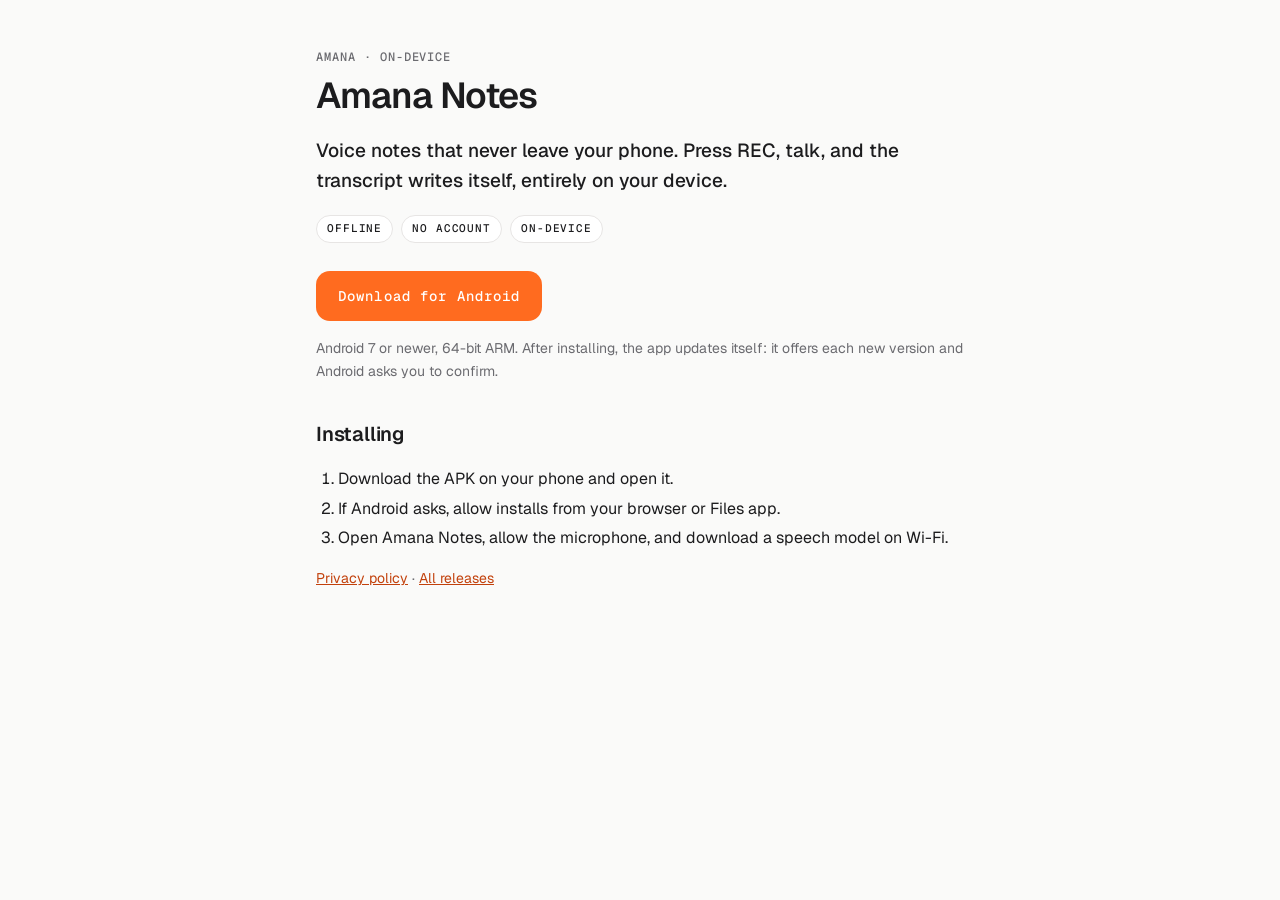
==== docs/index.html @ c2082cd3 "Add download page and privacy policy" ====
<!doctype html>
<html lang="en">
<head>
<meta charset="utf-8">
<meta name="viewport" content="width=device-width, initial-scale=1">
<title>Amana Notes</title>
<link rel="stylesheet" href="style.css">
</head>
<body>
<main>
  <p class="eyebrow">AMANA · ON-DEVICE</p>
  <h1>Amana Notes</h1>
  <p class="lead">Voice notes that never leave your phone. Press REC, talk, and the transcript writes itself, entirely on your device.</p>
  <p class="chips"><span>OFFLINE</span><span>NO ACCOUNT</span><span>ON-DEVICE</span></p>

  <p><a class="button" href="https://github.com/Imperol3/amana-notes/releases/latest/download/amana-notes.apk">Download for Android</a></p>
  <p class="meta">Android 7 or newer, 64-bit ARM. After installing, the app updates itself: it offers each new version and Android asks you to confirm.</p>

  <h2>Installing</h2>
  <ol>
    <li>Download the APK on your phone and open it.</li>
    <li>If Android asks, allow installs from your browser or Files app.</li>
    <li>Open Amana Notes, allow the microphone, and download a speech model on Wi-Fi.</li>
  </ol>

  <p class="meta"><a href="privacy.html">Privacy policy</a> · <a href="https://github.com/Imperol3/amana-notes/releases">All releases</a></p>
</main>
</body>
</html>
---- docs/style.css ----
@import url('https://fonts.googleapis.com/css2?family=Geist:wght@400;500;600&family=Geist+Mono:wght@500&display=swap');

:root {
  --page: #fafaf9;
  --panel: #ffffff;
  --ink: #1c1c1e;
  --muted: #6b6b70;
  --line: #e7e5e4;
  --accent: #ff6b1f;
  --accent-text: #c2410c;
}

* { box-sizing: border-box; }

body {
  margin: 0;
  background: var(--page);
  color: var(--ink);
  font: 16px/1.6 'Geist', system-ui, sans-serif;
}

main { max-width: 680px; margin: 0 auto; padding: 48px 16px 72px; }

.eyebrow, .chips span, .button {
  font-family: 'Geist Mono', ui-monospace, monospace;
  font-weight: 500;
  letter-spacing: 0.08em;
}
.eyebrow { font-size: 12px; color: var(--muted); margin: 0 0 8px; }
.eyebrow a { color: inherit; text-decoration: none; }

h1 { font-weight: 600; font-size: 36px; letter-spacing: -0.03em; line-height: 1.15; margin: 0 0 8px; }
h2 { font-weight: 600; font-size: 20px; letter-spacing: -0.01em; margin: 36px 0 8px; }

.lead { font-size: 19px; font-weight: 500; }
.meta { color: var(--muted); font-size: 14px; }

a { color: var(--accent-text); }
ul, ol { padding-left: 22px; }
li { margin: 4px 0; }

.chips { display: flex; flex-wrap: wrap; gap: 8px; }
.chips span {
  font-size: 11px;
  padding: 4px 10px;
  border: 1px solid var(--line);
  border-radius: 999px;
  background: var(--panel);
}

.button {
  display: inline-block;
  margin-top: 12px;
  padding: 14px 22px;
  border-radius: 14px;
  background: var(--accent);
  color: #fff;
  text-decoration: none;
  font-size: 14px;
}

.placeholder { background: #fff1e8; color: var(--accent-text); padding: 1px 6px; border-radius: 6px; }
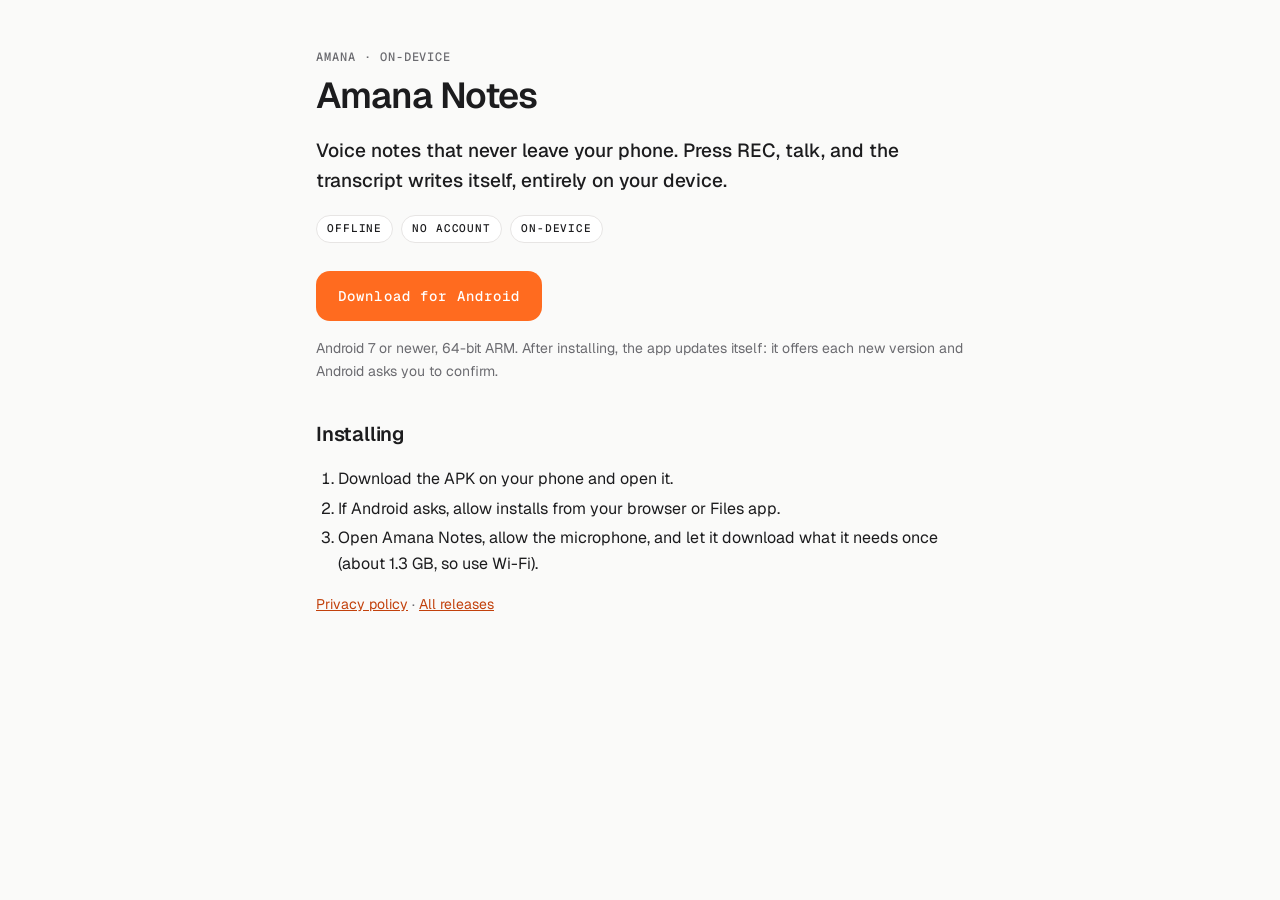
==== commit 14af8e19: "Privacy policy and setup step for Amana Notes 1.1.0 (Ears, on-phone AI, to-dos, reminders, sign-in)" ====
--- a/docs/index.html
+++ b/docs/index.html
@@ -20,7 +20,7 @@
   <ol>
     <li>Download the APK on your phone and open it.</li>
     <li>If Android asks, allow installs from your browser or Files app.</li>
-    <li>Open Amana Notes, allow the microphone, and download a speech model on Wi-Fi.</li>
+    <li>Open Amana Notes, allow the microphone, and let it download what it needs once (about 1.3 GB, so use Wi-Fi).</li>
   </ol>
 
   <p class="meta"><a href="privacy.html">Privacy policy</a> · <a href="https://github.com/Imperol3/amana-notes/releases">All releases</a></p>
